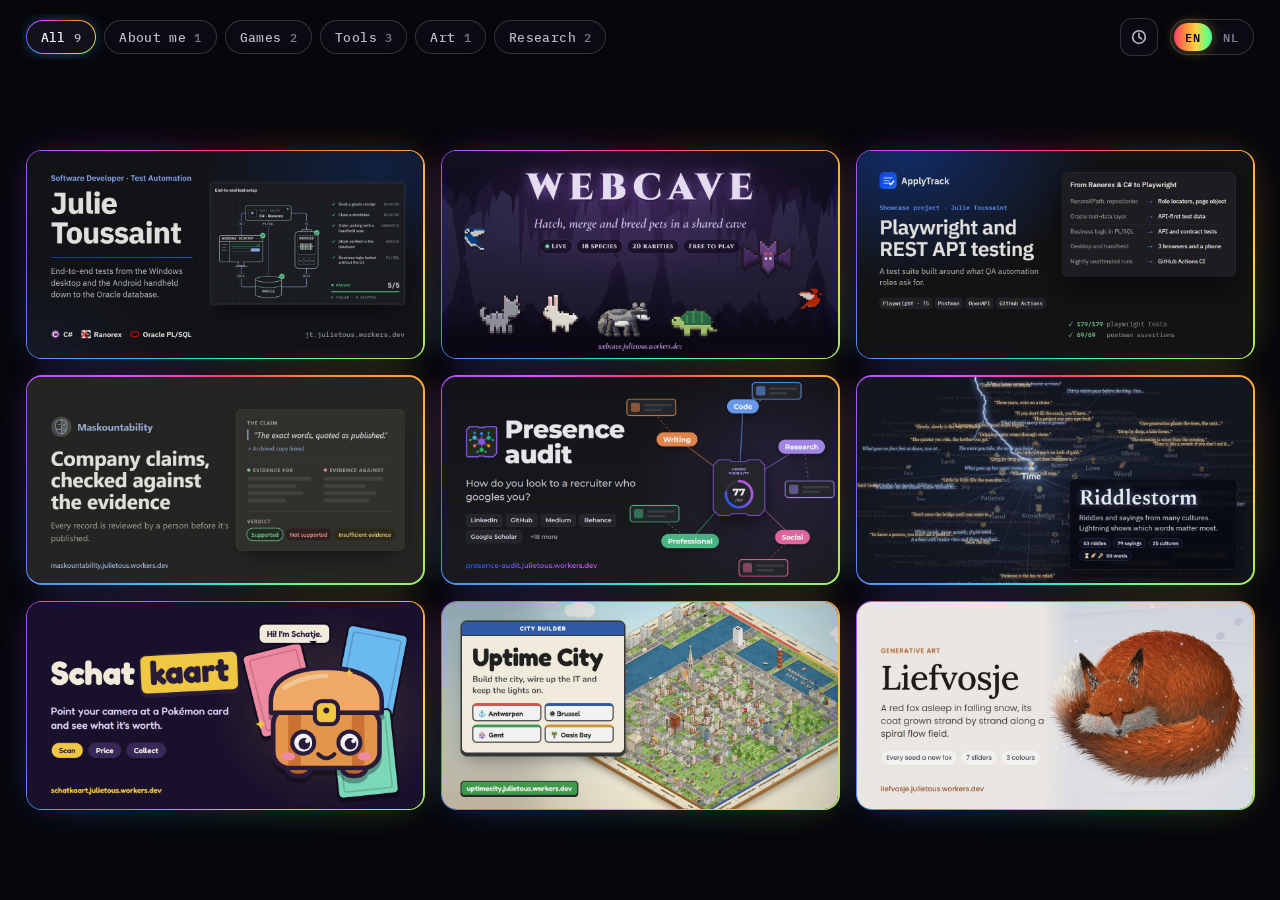
==== site/index.html @ fcf88da5 "Riddlestorm v3 with tests; banner: 7 apps with automated tests" ====
<!doctype html>
<html lang="en">
<head>
  <meta charset="utf-8">
  <meta name="viewport" content="width=device-width, initial-scale=1, viewport-fit=cover">
  <meta name="theme-color" content="#06060b">
  <meta name="google-site-verification" content="lThorNYCocqBo_amd4jxROF6rq3bt0yQuDfH-CcMO04" />
  <title>Web apps · Julie Toussaint</title>
  <meta name="description" content="All of Julie Toussaint's web apps in one place. Pick one and open it right in your browser.">
  <meta property="og:title" content="Web apps · Julie Toussaint">
  <meta property="og:description" content="All my web apps in one place. Pick one and open it right in your browser.">
  <meta property="og:type" content="website">
  <meta property="og:url" content="https://apps.julietous.workers.dev/">
  <meta property="og:image" content="https://apps.julietous.workers.dev/img/og-20261117e.jpg">
  <meta property="og:image:secure_url" content="https://apps.julietous.workers.dev/img/og-20261117e.jpg">
  <meta property="og:image:type" content="image/jpeg">
  <meta property="og:image:width" content="1200">
  <meta property="og:image:height" content="630">
  <meta property="og:image:alt" content="Web apps by Julie Toussaint: nine apps in one place">
  <meta name="twitter:card" content="summary_large_image">
  <meta name="twitter:image" content="https://apps.julietous.workers.dev/img/og-20261117e.jpg">
  <link rel="icon" href="data:image/svg+xml,<svg xmlns='http://www.w3.org/2000/svg' viewBox='0 0 32 32'><defs><linearGradient id='g' x1='0' y1='0' x2='1' y2='1'><stop offset='0' stop-color='%23ff3d6e'/><stop offset='.35' stop-color='%23ffd23d'/><stop offset='.65' stop-color='%2333f0a0'/><stop offset='1' stop-color='%237a5cff'/></linearGradient></defs><rect width='32' height='32' rx='9' fill='%2306060b'/><g fill='url(%23g)'><rect x='7' y='7' width='8' height='8' rx='2'/><rect x='17' y='7' width='8' height='8' rx='2'/><rect x='7' y='17' width='8' height='8' rx='2'/><rect x='17' y='17' width='8' height='8' rx='2'/></g></svg>">
  <link rel="preconnect" href="https://fonts.googleapis.com">
  <link rel="preconnect" href="https://fonts.gstatic.com" crossorigin>
  <link href="https://fonts.googleapis.com/css2?family=IBM+Plex+Sans:wght@400;500;600;700&family=IBM+Plex+Mono:wght@400;500;600&display=swap" rel="stylesheet">
  <link rel="stylesheet" href="style.css?v=20261117-13">
</head>
<body>
  <div class="bg" aria-hidden="true"><i></i><i></i><i></i></div>

  <h1 class="sr" data-i18n="title">Pick an app</h1>

  <main class="wrap main">
    <div class="controls">
      <div id="cats" class="cats" role="tablist" data-i18n-label="category" aria-label="Category"></div>
      <button type="button" class="iconbtn" id="sort" data-sort="updated" data-i18n-label="sortUpdated" aria-label="Recently updated">
        <svg class="ic ic--clock" viewBox="0 0 20 20" aria-hidden="true"><circle cx="10" cy="10" r="7"/><path d="M10 6v4.2l2.8 1.8"/></svg>
        <svg class="ic ic--az" viewBox="0 0 20 20" aria-hidden="true"><path d="M3 15 6 5l3 10M4 12h4M12 5h5l-5 10h5"/></svg>
      </button>
      <div class="lang" role="group" aria-label="Language">
        <button type="button" data-lang="en" lang="en">EN</button>
        <button type="button" data-lang="nl" lang="nl">NL</button>
      </div>
    </div>

    <section class="stage" id="stage" aria-live="polite">
      <div id="grid" class="grid" role="list"></div>
      <div id="empty" class="empty" hidden>
        <svg class="ic" viewBox="0 0 20 20" aria-hidden="true"><circle cx="8.5" cy="8.5" r="5.5"/><path d="m13 13 4 4M6.5 8.5h4"/></svg>
        <button type="button" class="chip" id="reset" data-i18n="emptyAll">Show all</button>
      </div>
    </section>

    <div class="bar">
      <p id="count" class="count"></p>
      <nav class="pager" id="pager" data-i18n-label="pages" aria-label="Pages">
        <button type="button" class="iconbtn" id="prev" data-i18n-label="prev" aria-label="Previous page">
          <svg class="ic" viewBox="0 0 20 20" aria-hidden="true"><path d="M12.5 4.5 7 10l5.5 5.5"/></svg>
        </button>
        <div class="pager__dots" id="dots"></div>
        <button type="button" class="iconbtn" id="next" data-i18n-label="next" aria-label="Next page">
          <svg class="ic" viewBox="0 0 20 20" aria-hidden="true"><path d="M7.5 4.5 13 10l-5.5 5.5"/></svg>
        </button>
      </nav>
      <span></span>
    </div>
  </main>

  <dialog id="dlg" class="dlg ring" aria-labelledby="dlg-title">
    <div class="dlg__in">
      <div class="dlg__media"><img id="dlg-img" alt=""></div>
      <div class="dlg__body">
        <p id="dlg-meta" class="meta"></p>
        <h2 id="dlg-title"></h2>
        <p id="dlg-summary" class="dlg__summary"></p>
        <ul id="dlg-tags" class="tags"></ul>
        <div class="dlg__actions">
          <a id="dlg-open" class="btn" href="#" target="_blank" rel="noopener">Open</a>
          <button type="button" class="iconbtn" id="dlg-close" data-i18n-label="close" aria-label="Close">
            <svg class="ic" viewBox="0 0 20 20" aria-hidden="true"><path d="m5 5 10 10M15 5 5 15"/></svg>
          </button>
        </div>
      </div>
    </div>
  </dialog>

  <script src="app.js?v=20261117-13" defer></script>
</body>
</html>
---- site/style.css ----
/* Web apps portal · rainbow, glowing, high-tech.
   Always dark. Every card has a rotating conic rainbow border plus a soft glow of the same gradient behind it.
   The page always fits one screen: the grid takes the space left over and pages instead of scrolling. */

@property --a { syntax: "<angle>"; inherits: false; initial-value: 0deg; }

:root {
  --bg: #06060b;
  --panel: #0d0d16;
  --panel-2: #14141f;
  --ink: #f2f2f7;
  --ink-2: #b9b9cc;
  --ink-3: #7c7c93;
  --line: rgba(255, 255, 255, .08);
  --line-2: rgba(255, 255, 255, .16);
  --rainbow: #ff3d6e, #ff8a3d, #ffd23d, #6dff7a, #33f0d0, #3db4ff, #7a5cff, #e04dff, #ff3d6e;
  --rainbow-lin: linear-gradient(90deg, #ff3d6e, #ff8a3d, #ffd23d, #6dff7a, #33f0d0, #3db4ff, #7a5cff, #e04dff);
  --spin: 7s;
  --font-sans: "IBM Plex Sans", ui-sans-serif, system-ui, -apple-system, "Segoe UI", Roboto, Arial, sans-serif;
  --font-mono: "IBM Plex Mono", ui-monospace, Consolas, monospace;
  --maxw: 2400px;
  --gap: 16px;
  color-scheme: dark;
}

*, *::before, *::after { box-sizing: border-box; }
html { -webkit-text-size-adjust: 100%; height: 100%; background: var(--bg); }
body {
  margin: 0; height: 100vh; height: 100dvh; overflow: hidden;
  display: flex; flex-direction: column;
  background: var(--bg); color: var(--ink);
  font: 400 1rem/1.5 var(--font-sans);
}
h1, h2 { margin: 0; letter-spacing: -.02em; line-height: 1.1; font-weight: 600; }
a { color: inherit; }
img { display: block; max-width: 100%; }
.sr { position: absolute; width: 1px; height: 1px; overflow: hidden; clip: rect(0 0 0 0); white-space: nowrap; }
:focus-visible { outline: 2px solid #3db4ff; outline-offset: 3px; }
.ic { width: 18px; height: 18px; fill: none; stroke: currentColor; stroke-width: 1.8; stroke-linecap: round; stroke-linejoin: round; }

@keyframes spin { to { --a: 360deg; } }
@keyframes drift {
  0%, 100% { transform: translate(0, 0) scale(1); }
  50% { transform: translate(6vw, -4vh) scale(1.15); }
}
@keyframes hue { to { filter: hue-rotate(360deg); } }

/* ---------- Background: tech grid + slow rainbow aurora ---------- */
.bg { position: fixed; inset: 0; z-index: -1; overflow: hidden; pointer-events: none; }
.bg::before {
  content: ""; position: absolute; inset: 0;
  background-image:
    linear-gradient(var(--line) 1px, transparent 1px),
    linear-gradient(90deg, var(--line) 1px, transparent 1px);
  background-size: 44px 44px;
  mask-image: radial-gradient(ellipse 80% 70% at 50% 40%, #000 30%, transparent 85%);
  opacity: .55;
}
.bg i { position: absolute; width: 46vmax; height: 46vmax; border-radius: 50%; filter: blur(90px); opacity: .22; animation: drift 22s ease-in-out infinite; }
.bg i:nth-child(1) { left: -12vmax; top: -18vmax; background: #ff3d6e; }
.bg i:nth-child(2) { right: -14vmax; top: 10vh; background: #3db4ff; animation-delay: -8s; }
.bg i:nth-child(3) { left: 25vw; bottom: -28vmax; background: #6dff7a; animation-delay: -15s; opacity: .14; }

.wrap { width: 100%; max-width: var(--maxw); margin-inline: auto; padding-inline: max(14px, min(2vw, 28px)); }

/* ---------- Animated rainbow ring, reusable ---------- */
.ring {
  --ring-w: 1.5px;
  border: var(--ring-w) solid transparent;
  background:
    linear-gradient(var(--ring-bg, var(--panel)), var(--ring-bg, var(--panel))) padding-box,
    conic-gradient(from var(--a), var(--rainbow)) border-box;
  animation: spin var(--spin) linear infinite;
}

/* ---------- Header: brand · search · language · portfolio ---------- */
.top {
  flex: none; display: flex; align-items: center; gap: 16px; height: 68px;
  padding-top: env(safe-area-inset-top);
}
.brand { display: flex; align-items: center; gap: 10px; text-decoration: none; flex: none; }
.brand__mark { display: grid; grid-template-columns: repeat(2, 9px); gap: 3px; filter: drop-shadow(0 0 8px rgba(255, 61, 110, .6)); animation: hue 8s linear infinite; }
.brand__mark i { width: 9px; height: 9px; border-radius: 2.5px; }
.brand__mark i:nth-child(1) { background: #ff3d6e; }
.brand__mark i:nth-child(2) { background: #ffd23d; }
.brand__mark i:nth-child(3) { background: #33f0d0; }
.brand__mark i:nth-child(4) { background: #7a5cff; }
.brand__txt { font: 600 1.0625rem var(--font-mono); letter-spacing: .02em; }

.search { position: relative; display: block; flex: 1 1 auto; max-width: 440px; margin-inline: auto; border-radius: 999px; --ring-bg: rgba(13, 13, 22, .85); --spin: 10s; }
.search:not(:focus-within) { background:
    linear-gradient(var(--ring-bg), var(--ring-bg)) padding-box,
    linear-gradient(var(--line-2), var(--line-2)) border-box; }
.search input {
  width: 100%; height: 42px; padding: 0 40px 0 42px; border: 0; border-radius: 999px;
  background: transparent; color: var(--ink); font: 400 .9375rem var(--font-mono); letter-spacing: .01em;
}
.search input::placeholder { color: var(--ink-3); }
.search input:focus { outline: none; }
.search:focus-within { box-shadow: 0 0 24px -4px rgba(61, 180, 255, .45), 0 0 40px -10px rgba(255, 61, 110, .4); }
.search input::-webkit-search-cancel-button { display: none; }
.search__ic { position: absolute; left: 15px; top: 50%; translate: 0 -50%; color: var(--ink-3); }
.search__kbd { position: absolute; right: 12px; top: 50%; translate: 0 -50%; padding: 0 6px;
  border: 1px solid var(--line-2); border-radius: 6px; font: 500 .75rem/1.5 var(--font-mono); color: var(--ink-3); }
@media (hover: none) { .search__kbd { display: none; } }

.top__nav { display: flex; align-items: center; gap: 10px; flex: none; }
.lang { flex: none; display: inline-flex; padding: 3px; border: 1px solid var(--line-2); border-radius: 999px; background: rgba(13, 13, 22, .7); }
.lang button {
  height: 28px; min-width: 38px; padding: 0 8px; border: 0; border-radius: 999px; background: none; cursor: pointer;
  color: var(--ink-3); font: 600 .75rem var(--font-mono); letter-spacing: .08em;
}
.lang button:hover { color: var(--ink); }
.lang button[aria-pressed="true"] { background: var(--rainbow-lin); background-size: 200% 100%; color: #08080d; box-shadow: 0 0 14px -2px rgba(255, 210, 61, .55); }

.iconbtn {
  display: inline-grid; place-items: center; flex: none; width: 38px; height: 38px; padding: 0;
  border: 1px solid var(--line-2); border-radius: 12px; background: rgba(13, 13, 22, .7); color: var(--ink-2);
  cursor: pointer; text-decoration: none; transition: color .15s, border-color .15s, box-shadow .15s;
}
.iconbtn:hover:not(:disabled) { color: var(--ink); border-color: rgba(255, 255, 255, .35); box-shadow: 0 0 18px -4px rgba(122, 92, 255, .7); }
.iconbtn:disabled { opacity: .3; cursor: default; }

/* ---------- Main column ---------- */
.main { flex: 1; min-height: 0; display: flex; flex-direction: column; gap: 16px;
  padding-top: max(18px, env(safe-area-inset-top)); padding-bottom: max(12px, env(safe-area-inset-bottom)); }

.controls { flex: none; display: flex; align-items: center; gap: 12px; }
.cats { display: flex; gap: 8px; flex: 1 1 0; min-width: 0; overflow-x: auto; scrollbar-width: none; padding: 6px 4px; margin: -6px -4px; }
.cats::-webkit-scrollbar { display: none; }
.chip {
  flex: none; display: inline-flex; align-items: center; gap: 8px; height: 34px; padding: 0 14px;
  border: 1px solid var(--line-2); border-radius: 999px; background: rgba(13, 13, 22, .7); color: var(--ink-2);
  font: 500 .8125rem var(--font-mono); letter-spacing: .03em; cursor: pointer; transition: color .15s, border-color .15s;
}
.chip:hover { color: var(--ink); border-color: rgba(255, 255, 255, .35); }
.chip__n { color: var(--ink-3); font-size: .75rem; }
.chip[aria-selected="true"] {
  border: 1.5px solid transparent; color: var(--ink); --ring-bg: #11111c;
  background: linear-gradient(var(--ring-bg), var(--ring-bg)) padding-box, conic-gradient(from var(--a), var(--rainbow)) border-box;
  animation: spin var(--spin) linear infinite; animation-delay: var(--delay, 0s); box-shadow: 0 0 18px -6px rgba(61, 180, 255, .8);
}
.chip[aria-selected="true"] .chip__n { color: var(--ink-2); }
#sort .ic--az, #sort[data-sort="name"] .ic--clock { display: none; }
#sort[data-sort="name"] .ic--az { display: block; }

/* ---------- Stage + grid ---------- */
.stage { position: relative; flex: 1; min-height: 0; touch-action: pan-y; }
.grid { height: 100%; display: flex; flex-direction: column; align-items: center; justify-content: center; gap: var(--gap); }
.row { display: flex; justify-content: center; gap: var(--gap); }
.large .card__title { font-size: 1.375rem; }

/* Card: a rotating rainbow border plus a soft rainbow glow behind it.
   Both are a pre-drawn conic gradient that is only *rotated* (transform runs on the GPU),
   so seven animated cards stay cheap to draw. */
@keyframes rot { to { transform: translate(-50%, -50%) rotate(1turn); } }
/* exact banner shape: as large as the cell allows */
.card { position: relative; width: var(--cw, 300px); aspect-ratio: 1200 / 630; border-radius: 16px; isolation: isolate; }
.card__ring, .card__glow { position: absolute; border-radius: 16px; overflow: hidden; pointer-events: none; }
.card__ring { inset: 0; z-index: 0; }
.card__glow { inset: 8px; z-index: -1; filter: blur(20px); opacity: .32; transition: opacity .3s, inset .3s; }
.card__ring i, .card__glow i {
  position: absolute; left: 50%; top: 50%; width: 220%; aspect-ratio: 1;
  background: conic-gradient(var(--rainbow));
  transform: translate(-50%, -50%); will-change: transform;
}
.card__ring i { animation: rot var(--spin) linear infinite; animation-delay: var(--delay, 0s); }
.card:hover .card__glow, .card:focus-within .card__glow { opacity: .8; inset: -3px; }
.card__glow i { animation: rot var(--spin) linear infinite; animation-delay: var(--delay, 0s); }

.card__media { position: absolute; inset: 1.5px; z-index: 1; border-radius: 14.5px; overflow: hidden; background: var(--panel-2); }
.card__media img { width: 100%; height: 100%; object-fit: cover; transition: filter .3s; filter: saturate(.95) brightness(.95); }
.card:hover .card__media img { filter: saturate(1.1) brightness(1.05); }
.card__ph { display: grid; place-items: center; width: 100%; height: 100%; font-size: 3rem;
  background: conic-gradient(from 200deg, #ff3d6e33, #ffd23d33, #33f0d033, #7a5cff33, #ff3d6e33); }
/* scanline sweep on hover: the "high tech" pass of light */
.card__media::after {
  content: ""; position: absolute; inset: 0; pointer-events: none;
  background: linear-gradient(180deg, transparent 0 40%, rgba(255, 255, 255, .10) 50%, transparent 60% 100%);
  transform: translateY(-100%); opacity: 0;
}
.card:hover .card__media::after { animation: sweep 1.1s cubic-bezier(.3, .6, .3, 1); }
@keyframes sweep { from { transform: translateY(-100%); opacity: 1; } to { transform: translateY(100%); opacity: 1; } }

/* label bar: only on hover/focus, so the banner itself stays fully visible */
.card__bar {
  position: absolute; left: 1.5px; right: 1.5px; bottom: 1.5px; z-index: 2; display: flex; align-items: center; gap: 10px;
  padding: 26px 14px 10px; border-radius: 0 0 14.5px 14.5px;
  background: linear-gradient(180deg, transparent, rgba(6, 6, 11, .8) 50%, rgba(6, 6, 11, .92));
  opacity: 0; transition: opacity .2s;
}
.card:hover .card__bar, .card:focus-within .card__bar { opacity: 1; }
@media (hover: none) { .card__bar { opacity: 0; } }
.card__title { flex: 1; min-width: 0; display: flex; align-items: center; gap: 8px; font-size: 1.0625rem; }
.card__title button { all: unset; cursor: pointer; overflow: hidden; text-overflow: ellipsis; white-space: nowrap; font-weight: 600; }
.card { cursor: pointer; } /* whole card opens the details (click handler in app.js) */
.card__title button:focus-visible { outline: none; }
.dot-new { flex: none; width: 7px; height: 7px; border-radius: 50%; background: #6dff7a; box-shadow: 0 0 10px 2px rgba(109, 255, 122, .7); }
.tag { flex: none; padding: 2px 7px; border: 1px solid var(--line-2); border-radius: 6px; font: 500 .75rem var(--font-mono); color: var(--ink-2); background: rgba(6, 6, 11, .5); }
.small .tag, .small .dot-new { display: none; }
.small .card__bar { gap: 8px; padding: 24px 8px 8px 10px; }
.small .card__title { font-size: .9375rem; line-height: 1.15; }
.small .card__title button { white-space: normal; display: -webkit-box; -webkit-box-orient: vertical; -webkit-line-clamp: 2; line-clamp: 2; }

.meta { margin: 0; color: var(--ink-3); font: 500 .8125rem var(--font-mono); letter-spacing: .02em; }
.tags { display: flex; flex-wrap: wrap; gap: 6px; list-style: none; margin: 0; padding: 0; }
.tags li { padding: 2px 9px; border: 1px solid var(--line-2); border-radius: 999px; font: 500 .75rem var(--font-mono); color: var(--ink-2); }

.empty { position: absolute; inset: 0; display: grid; place-content: center; justify-items: center; gap: 14px; color: var(--ink-3); }
.empty[hidden] { display: none; }
.empty > .ic { width: 40px; height: 40px; stroke-width: 1.4; }

/* ---------- Bottom bar ---------- */
.main:not(.main--paged) .bar { display: none; }
.bar { flex: none; display: grid; grid-template-columns: 1fr auto 1fr; align-items: center; gap: 12px; min-height: 38px; }
.count { margin: 0; font: 500 .8125rem var(--font-mono); color: var(--ink-3); letter-spacing: .06em; }
.pager { display: flex; align-items: center; gap: 10px; }
.pager[hidden] { display: none; }
.pager__dots { display: flex; align-items: center; gap: 2px; }
.pager__dot { width: 22px; height: 22px; display: grid; place-items: center; border: 0; background: none; padding: 0; cursor: pointer; }
.pager__dot::before { content: ""; width: 7px; height: 7px; border-radius: 4px; background: var(--line-2); transition: width .25s; }
.pager__dot[aria-current="page"]::before { width: 22px; background: var(--rainbow-lin); box-shadow: 0 0 10px rgba(122, 92, 255, .8); }
.pager__num { min-width: 5ch; text-align: center; font: 500 .8125rem var(--font-mono); color: var(--ink-2); }

/* ---------- Detail dialog ---------- */
.dlg {
  width: min(680px, calc(100% - 32px)); max-height: calc(100dvh - 32px); padding: 0; overflow: visible;
  border-radius: 20px; color: var(--ink); --ring-w: 1.5px; --ring-bg: var(--panel); animation-delay: var(--delay, 0s);
  box-shadow: 0 0 60px -10px rgba(122, 92, 255, .55), 0 0 90px -30px rgba(255, 61, 110, .6);
}
.dlg[open] { display: block; }
.dlg::backdrop { background: rgba(4, 4, 8, .7); backdrop-filter: blur(6px); }
.dlg__in { display: flex; flex-direction: column; max-height: calc(100dvh - 36px); border-radius: 18.5px; overflow: hidden; }
.dlg__media { flex: 0 1 auto; min-height: 0; aspect-ratio: 1200 / 630; max-height: 44dvh; background: var(--panel-2); overflow: hidden; }
.dlg__media img { width: 100%; height: 100%; object-fit: cover; }
.dlg__body { flex: none; display: grid; gap: 12px; padding: 18px 22px 22px; }
.dlg h2 { font-size: clamp(1.5rem, 1.1rem + 1.6vw, 2rem); }
.dlg__summary { margin: 0; color: var(--ink-2); }
.dlg__actions { display: flex; align-items: center; gap: 10px; margin-top: 4px; }
/* Open button: the app's own colour (from apps.json), glowing, with a light sweep on hover */
.btn {
  --app: #3db4ff;
  position: relative; overflow: hidden; isolation: isolate;
  flex: 1; display: inline-flex; align-items: center; justify-content: center; gap: 8px; height: 46px; padding: 0 22px;
  border: 1px solid color-mix(in srgb, var(--app) 60%, #fff); border-radius: 14px;
  color: #fff; font: 600 1rem var(--font-sans); text-decoration: none; cursor: pointer; text-shadow: 0 1px 2px rgba(0, 0, 0, .35);
  background: linear-gradient(135deg, color-mix(in srgb, var(--app) 70%, #fff), var(--app) 45%, color-mix(in srgb, var(--app) 70%, #000));
  box-shadow: 0 0 26px -6px var(--app), inset 0 1px 0 rgba(255, 255, 255, .25);
  transition: box-shadow .2s, filter .2s;
}
.btn::after {
  content: ""; position: absolute; inset: 0; z-index: -1; pointer-events: none;
  background: linear-gradient(100deg, transparent 30%, rgba(255, 255, 255, .35) 50%, transparent 70%);
  transform: translateX(-120%);
}
.btn:hover { filter: brightness(1.08); box-shadow: 0 0 36px -4px var(--app), inset 0 1px 0 rgba(255, 255, 255, .3); }
.btn:hover::after { animation: shine .9s ease-out; }
@keyframes shine { to { transform: translateX(120%); } }
.dlg__actions .iconbtn { width: 46px; height: 46px; border-radius: 14px; }
@media (max-height: 560px) { .dlg__media, .dlg .tags { display: none; } }

/* ---------- Narrow / short screens ---------- */
@media (max-width: 640px) {
  .bar { grid-template-columns: 1fr auto; }
  .bar > span { display: none; }
}

@media (prefers-reduced-motion: reduce) {
  *, *::before, *::after { animation: none !important; transition: none !important; }
}
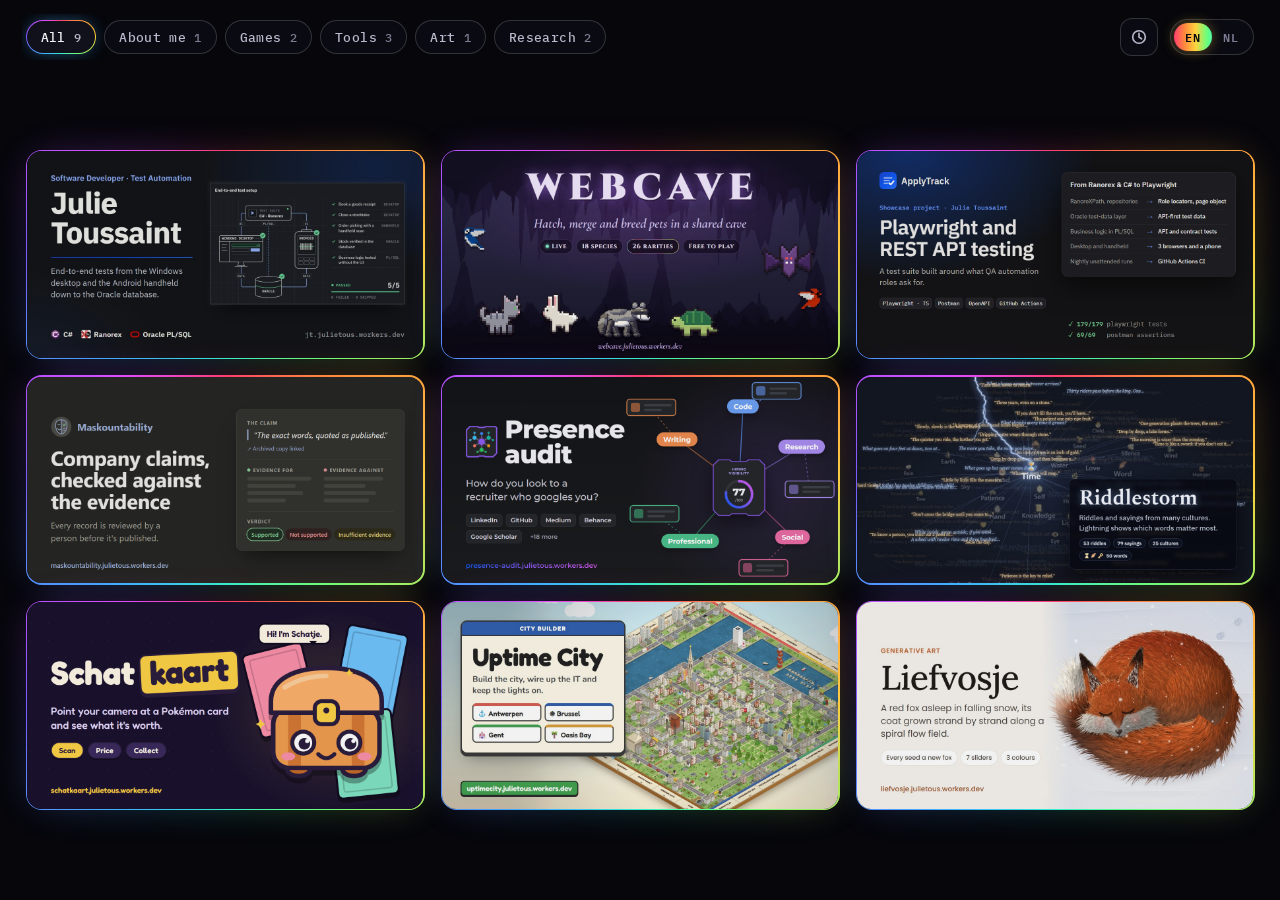
==== commit bc8c47c0: "Webcave v13; refined banner with bigger app thumbnails (og-20261117f.jpg)" ====
--- a/site/index.html
+++ b/site/index.html
@@ -11,19 +11,19 @@
   <meta property="og:description" content="All my web apps in one place. Pick one and open it right in your browser.">
   <meta property="og:type" content="website">
   <meta property="og:url" content="https://apps.julietous.workers.dev/">
-  <meta property="og:image" content="https://apps.julietous.workers.dev/img/og-20261117e.jpg">
-  <meta property="og:image:secure_url" content="https://apps.julietous.workers.dev/img/og-20261117e.jpg">
+  <meta property="og:image" content="https://apps.julietous.workers.dev/img/og-20261117f.jpg">
+  <meta property="og:image:secure_url" content="https://apps.julietous.workers.dev/img/og-20261117f.jpg">
   <meta property="og:image:type" content="image/jpeg">
   <meta property="og:image:width" content="1200">
   <meta property="og:image:height" content="630">
   <meta property="og:image:alt" content="Web apps by Julie Toussaint: nine apps in one place">
   <meta name="twitter:card" content="summary_large_image">
-  <meta name="twitter:image" content="https://apps.julietous.workers.dev/img/og-20261117e.jpg">
+  <meta name="twitter:image" content="https://apps.julietous.workers.dev/img/og-20261117f.jpg">
   <link rel="icon" href="data:image/svg+xml,<svg xmlns='http://www.w3.org/2000/svg' viewBox='0 0 32 32'><defs><linearGradient id='g' x1='0' y1='0' x2='1' y2='1'><stop offset='0' stop-color='%23ff3d6e'/><stop offset='.35' stop-color='%23ffd23d'/><stop offset='.65' stop-color='%2333f0a0'/><stop offset='1' stop-color='%237a5cff'/></linearGradient></defs><rect width='32' height='32' rx='9' fill='%2306060b'/><g fill='url(%23g)'><rect x='7' y='7' width='8' height='8' rx='2'/><rect x='17' y='7' width='8' height='8' rx='2'/><rect x='7' y='17' width='8' height='8' rx='2'/><rect x='17' y='17' width='8' height='8' rx='2'/></g></svg>">
   <link rel="preconnect" href="https://fonts.googleapis.com">
   <link rel="preconnect" href="https://fonts.gstatic.com" crossorigin>
   <link href="https://fonts.googleapis.com/css2?family=IBM+Plex+Sans:wght@400;500;600;700&family=IBM+Plex+Mono:wght@400;500;600&display=swap" rel="stylesheet">
-  <link rel="stylesheet" href="style.css?v=20261117-13">
+  <link rel="stylesheet" href="style.css?v=20261117-14">
 </head>
 <body>
   <div class="bg" aria-hidden="true"><i></i><i></i><i></i></div>
@@ -84,6 +84,6 @@
     </div>
   </dialog>
 
-  <script src="app.js?v=20261117-13" defer></script>
+  <script src="app.js?v=20261117-14" defer></script>
 </body>
 </html>
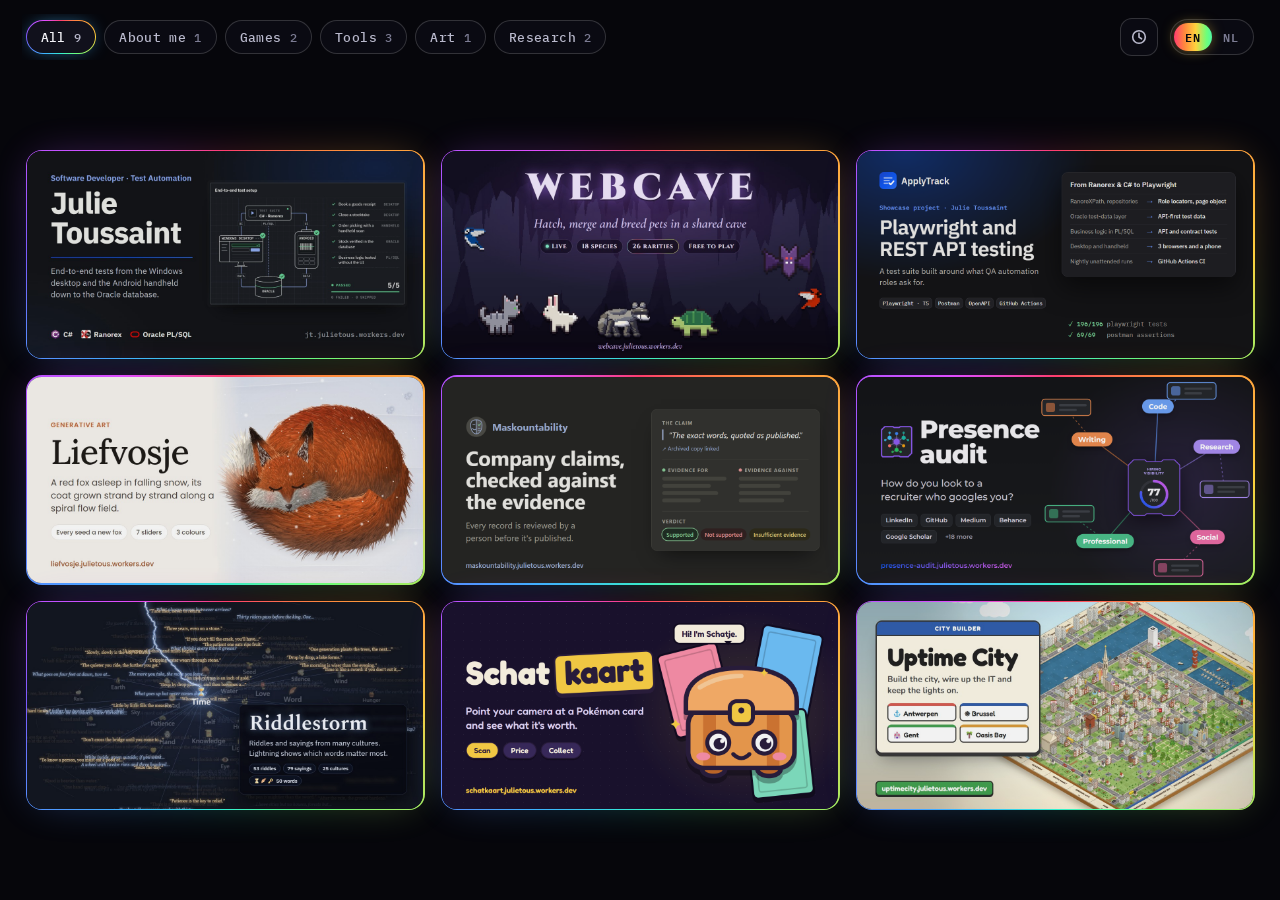
==== commit c28ea806: "Refined release of every app (23 Nov 2026); banner: 8 apps with automated tests (og-20261123.jpg)" ====
--- a/site/index.html
+++ b/site/index.html
@@ -11,19 +11,19 @@
   <meta property="og:description" content="All my web apps in one place. Pick one and open it right in your browser.">
   <meta property="og:type" content="website">
   <meta property="og:url" content="https://apps.julietous.workers.dev/">
-  <meta property="og:image" content="https://apps.julietous.workers.dev/img/og-20261117f.jpg">
-  <meta property="og:image:secure_url" content="https://apps.julietous.workers.dev/img/og-20261117f.jpg">
+  <meta property="og:image" content="https://apps.julietous.workers.dev/img/og-20261123.jpg">
+  <meta property="og:image:secure_url" content="https://apps.julietous.workers.dev/img/og-20261123.jpg">
   <meta property="og:image:type" content="image/jpeg">
   <meta property="og:image:width" content="1200">
   <meta property="og:image:height" content="630">
   <meta property="og:image:alt" content="Web apps by Julie Toussaint: nine apps in one place">
   <meta name="twitter:card" content="summary_large_image">
-  <meta name="twitter:image" content="https://apps.julietous.workers.dev/img/og-20261117f.jpg">
+  <meta name="twitter:image" content="https://apps.julietous.workers.dev/img/og-20261123.jpg">
   <link rel="icon" href="data:image/svg+xml,<svg xmlns='http://www.w3.org/2000/svg' viewBox='0 0 32 32'><defs><linearGradient id='g' x1='0' y1='0' x2='1' y2='1'><stop offset='0' stop-color='%23ff3d6e'/><stop offset='.35' stop-color='%23ffd23d'/><stop offset='.65' stop-color='%2333f0a0'/><stop offset='1' stop-color='%237a5cff'/></linearGradient></defs><rect width='32' height='32' rx='9' fill='%2306060b'/><g fill='url(%23g)'><rect x='7' y='7' width='8' height='8' rx='2'/><rect x='17' y='7' width='8' height='8' rx='2'/><rect x='7' y='17' width='8' height='8' rx='2'/><rect x='17' y='17' width='8' height='8' rx='2'/></g></svg>">
   <link rel="preconnect" href="https://fonts.googleapis.com">
   <link rel="preconnect" href="https://fonts.gstatic.com" crossorigin>
   <link href="https://fonts.googleapis.com/css2?family=IBM+Plex+Sans:wght@400;500;600;700&family=IBM+Plex+Mono:wght@400;500;600&display=swap" rel="stylesheet">
-  <link rel="stylesheet" href="style.css?v=20261117-14">
+  <link rel="stylesheet" href="style.css?v=20261123-1">
 </head>
 <body>
   <div class="bg" aria-hidden="true"><i></i><i></i><i></i></div>
@@ -84,6 +84,6 @@
     </div>
   </dialog>
 
-  <script src="app.js?v=20261117-14" defer></script>
+  <script src="app.js?v=20261123-1" defer></script>
 </body>
 </html>
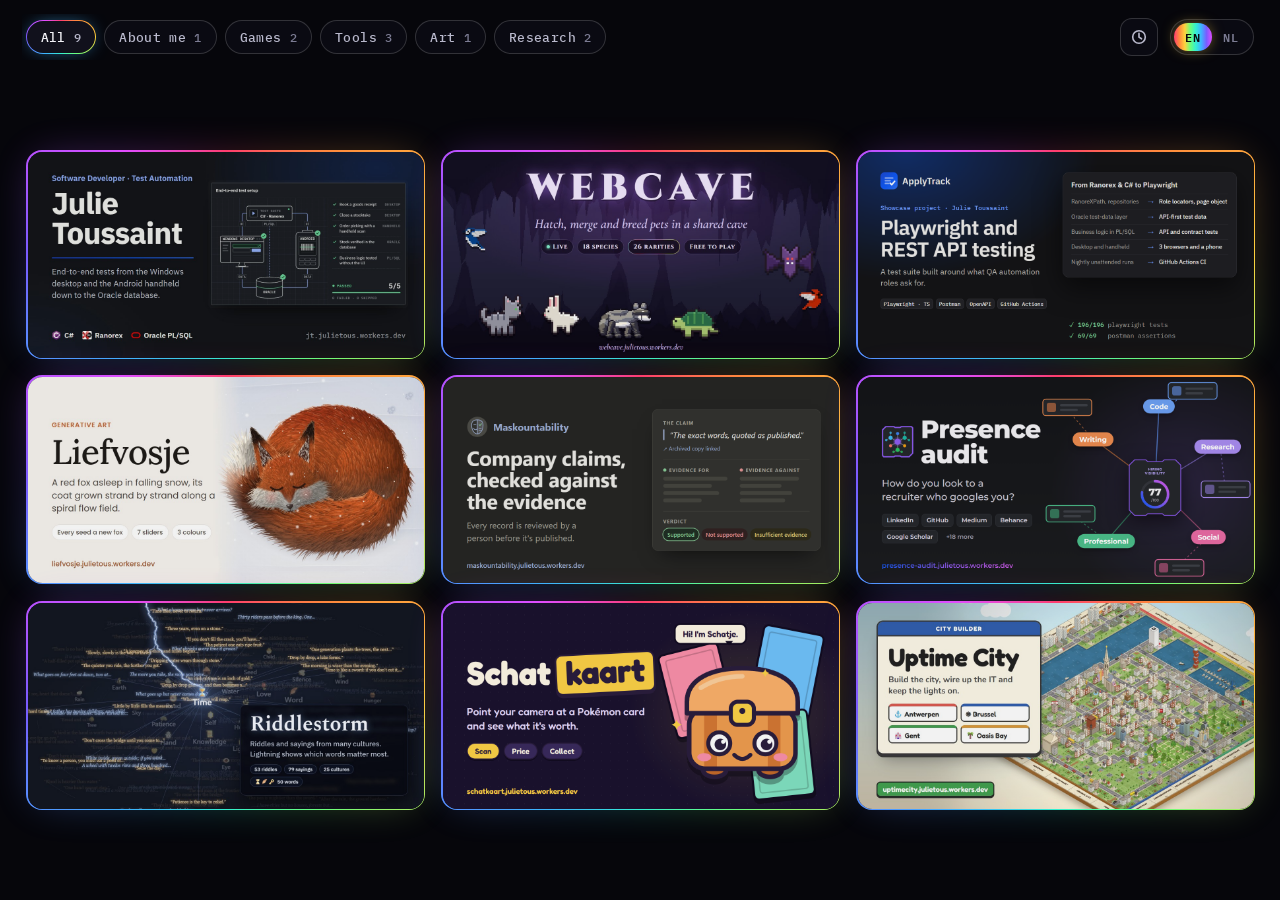
==== commit 5549cbb5: "Portal motion: scan-line boot, FLIP sort/filter, directional paging, card-to-dialog morph, tilt and " ====
--- a/site/index.html
+++ b/site/index.html
@@ -23,10 +23,11 @@
   <link rel="preconnect" href="https://fonts.googleapis.com">
   <link rel="preconnect" href="https://fonts.gstatic.com" crossorigin>
   <link href="https://fonts.googleapis.com/css2?family=IBM+Plex+Sans:wght@400;500;600;700&family=IBM+Plex+Mono:wght@400;500;600&display=swap" rel="stylesheet">
-  <link rel="stylesheet" href="style.css?v=20261123-1">
+  <link rel="stylesheet" href="style.css?v=20261124-1">
 </head>
 <body>
   <div class="bg" aria-hidden="true"><i></i><i></i><i></i></div>
+  <div class="scan" id="scan" aria-hidden="true"></div>
 
   <h1 class="sr" data-i18n="title">Pick an app</h1>
 
@@ -84,6 +85,6 @@
     </div>
   </dialog>
 
-  <script src="app.js?v=20261123-1" defer></script>
+  <script src="app.js?v=20261124-1" defer></script>
 </body>
 </html>
--- a/site/style.css
+++ b/site/style.css
@@ -56,6 +56,15 @@
   mask-image: radial-gradient(ellipse 80% 70% at 50% 40%, #000 30%, transparent 85%);
   opacity: .55;
 }
+/* cursor spotlight: a brighter copy of the grid, only visible in a circle around the pointer (--px/--py set in app.js) */
+.bg::after {
+  content: ""; position: absolute; inset: 0;
+  background-image:
+    linear-gradient(rgba(150, 185, 255, .34) 1px, transparent 1px),
+    linear-gradient(90deg, rgba(150, 185, 255, .34) 1px, transparent 1px);
+  background-size: 44px 44px;
+  mask-image: radial-gradient(260px circle at var(--px, -999px) var(--py, -999px), #000, transparent 72%);
+}
 .bg i { position: absolute; width: 46vmax; height: 46vmax; border-radius: 50%; filter: blur(90px); opacity: .22; animation: drift 22s ease-in-out infinite; }
 .bg i:nth-child(1) { left: -12vmax; top: -18vmax; background: #ff3d6e; }
 .bg i:nth-child(2) { right: -14vmax; top: 10vh; background: #3db4ff; animation-delay: -8s; }
@@ -105,13 +114,20 @@
 @media (hover: none) { .search__kbd { display: none; } }
 
 .top__nav { display: flex; align-items: center; gap: 10px; flex: none; }
-.lang { flex: none; display: inline-flex; padding: 3px; border: 1px solid var(--line-2); border-radius: 999px; background: rgba(13, 13, 22, .7); }
+.lang { position: relative; isolation: isolate; flex: none; display: inline-flex; padding: 3px; border: 1px solid var(--line-2); border-radius: 999px; background: rgba(13, 13, 22, .7); }
 .lang button {
-  height: 28px; min-width: 38px; padding: 0 8px; border: 0; border-radius: 999px; background: none; cursor: pointer;
-  color: var(--ink-3); font: 600 .75rem var(--font-mono); letter-spacing: .08em;
+  height: 28px; width: 38px; padding: 0; border: 0; border-radius: 999px; background: none; cursor: pointer;
+  color: var(--ink-3); font: 600 .75rem var(--font-mono); letter-spacing: .08em; transition: color .25s;
 }
 .lang button:hover { color: var(--ink); }
-.lang button[aria-pressed="true"] { background: var(--rainbow-lin); background-size: 200% 100%; color: #08080d; box-shadow: 0 0 14px -2px rgba(255, 210, 61, .55); }
+.lang button[aria-pressed="true"] { color: #08080d; }
+/* the rainbow pill slides to the chosen language instead of jumping */
+.lang::before {
+  content: ""; position: absolute; z-index: -1; top: 3px; left: 3px; width: 38px; height: 28px; border-radius: 999px;
+  background: var(--rainbow-lin); box-shadow: 0 0 14px -2px rgba(255, 210, 61, .55);
+  transition: translate .4s cubic-bezier(.3, 1.35, .5, 1);
+}
+.lang[data-active="nl"]::before { translate: 38px 0; }
 
 .iconbtn {
   display: inline-grid; place-items: center; flex: none; width: 38px; height: 38px; padding: 0;
@@ -129,7 +145,7 @@
 .cats { display: flex; gap: 8px; flex: 1 1 0; min-width: 0; overflow-x: auto; scrollbar-width: none; padding: 6px 4px; margin: -6px -4px; }
 .cats::-webkit-scrollbar { display: none; }
 .chip {
-  flex: none; display: inline-flex; align-items: center; gap: 8px; height: 34px; padding: 0 14px;
+  position: relative; flex: none; display: inline-flex; align-items: center; gap: 8px; height: 34px; padding: 0 14px;
   border: 1px solid var(--line-2); border-radius: 999px; background: rgba(13, 13, 22, .7); color: var(--ink-2);
   font: 500 .8125rem var(--font-mono); letter-spacing: .03em; cursor: pointer; transition: color .15s, border-color .15s;
 }
@@ -141,6 +157,16 @@
   animation: spin var(--spin) linear infinite; animation-delay: var(--delay, 0s); box-shadow: 0 0 18px -6px rgba(61, 180, 255, .8);
 }
 .chip[aria-selected="true"] .chip__n { color: var(--ink-2); }
+/* lock-on pulse when a category is picked */
+.chip.pick::after {
+  content: ""; position: absolute; inset: -2px; border-radius: inherit; pointer-events: none;
+  box-shadow: 0 0 0 1.5px rgba(122, 92, 255, .85), 0 0 22px rgba(61, 180, 255, .7);
+  animation: pick .6s cubic-bezier(.2, .8, .2, 1) both;
+}
+@keyframes pick { from { opacity: 1; scale: 1; } to { opacity: 0; scale: 1.12 1.35; } }
+/* sort icon spins in when it swaps (display none -> block restarts the animation) */
+#sort .ic { animation: flip-in .45s cubic-bezier(.3, 1.4, .5, 1); }
+@keyframes flip-in { from { rotate: -140deg; scale: .4; opacity: 0; } }
 #sort .ic--az, #sort[data-sort="name"] .ic--clock { display: none; }
 #sort[data-sort="name"] .ic--az { display: block; }
 
@@ -155,7 +181,13 @@
    so seven animated cards stay cheap to draw. */
 @keyframes rot { to { transform: translate(-50%, -50%) rotate(1turn); } }
 /* exact banner shape: as large as the cell allows */
-.card { position: relative; width: var(--cw, 300px); aspect-ratio: 1200 / 630; border-radius: 16px; isolation: isolate; }
+.card {
+  position: relative; width: var(--cw, 300px); aspect-ratio: 1200 / 630; border-radius: 16px; isolation: isolate;
+  /* 3D tilt toward the pointer (--rx/--ry from app.js); entrance and reorder animations use translate/scale, so they never fight it */
+  transform: perspective(1100px) rotateX(var(--rx, 0deg)) rotateY(var(--ry, 0deg));
+  transition: transform .6s cubic-bezier(.2, .8, .2, 1), scale .35s cubic-bezier(.2, .8, .2, 1);
+}
+.card.tilt { transition: transform .12s linear, scale .35s cubic-bezier(.2, .8, .2, 1); scale: 1.018; }
 .card__ring, .card__glow { position: absolute; border-radius: 16px; overflow: hidden; pointer-events: none; }
 .card__ring { inset: 0; z-index: 0; }
 .card__glow { inset: 8px; z-index: -1; filter: blur(20px); opacity: .32; transition: opacity .3s, inset .3s; }
@@ -171,6 +203,12 @@
 .card__media { position: absolute; inset: 1.5px; z-index: 1; border-radius: 14.5px; overflow: hidden; background: var(--panel-2); }
 .card__media img { width: 100%; height: 100%; object-fit: cover; transition: filter .3s; filter: saturate(.95) brightness(.95); }
 .card:hover .card__media img { filter: saturate(1.1) brightness(1.05); }
+/* glare that follows the pointer over the banner */
+.card__media::before {
+  content: ""; position: absolute; inset: 0; z-index: 1; pointer-events: none; opacity: 0; transition: opacity .35s;
+  background: radial-gradient(circle at var(--mx, 50%) var(--my, 50%), rgba(255, 255, 255, .2), rgba(255, 255, 255, .04) 30%, transparent 55%);
+}
+.card.tilt .card__media::before { opacity: 1; }
 .card__ph { display: grid; place-items: center; width: 100%; height: 100%; font-size: 3rem;
   background: conic-gradient(from 200deg, #ff3d6e33, #ffd23d33, #33f0d033, #7a5cff33, #ff3d6e33); }
 /* scanline sweep on hover: the "high tech" pass of light */
@@ -195,7 +233,9 @@
 .card__title button { all: unset; cursor: pointer; overflow: hidden; text-overflow: ellipsis; white-space: nowrap; font-weight: 600; }
 .card { cursor: pointer; } /* whole card opens the details (click handler in app.js) */
 .card__title button:focus-visible { outline: none; }
-.dot-new { flex: none; width: 7px; height: 7px; border-radius: 50%; background: #6dff7a; box-shadow: 0 0 10px 2px rgba(109, 255, 122, .7); }
+.dot-new { position: relative; flex: none; width: 7px; height: 7px; border-radius: 50%; background: #6dff7a; box-shadow: 0 0 10px 2px rgba(109, 255, 122, .7); }
+.dot-new::after { content: ""; position: absolute; inset: 0; border-radius: 50%; background: inherit; animation: ping 1.8s cubic-bezier(0, 0, .2, 1) infinite; }
+@keyframes ping { 75%, 100% { scale: 2.8; opacity: 0; } }
 .tag { flex: none; padding: 2px 7px; border: 1px solid var(--line-2); border-radius: 6px; font: 500 .75rem var(--font-mono); color: var(--ink-2); background: rgba(6, 6, 11, .5); }
 .small .tag, .small .dot-new { display: none; }
 .small .card__bar { gap: 8px; padding: 24px 8px 8px 10px; }
@@ -255,6 +295,8 @@
 }
 .btn:hover { filter: brightness(1.08); box-shadow: 0 0 36px -4px var(--app), inset 0 1px 0 rgba(255, 255, 255, .3); }
 .btn:hover::after { animation: shine .9s ease-out; }
+.btn .ic { transition: translate .25s cubic-bezier(.3, 1.4, .5, 1); }
+.btn:hover .ic { translate: 3px -3px; }
 @keyframes shine { to { transform: translateX(120%); } }
 .dlg__actions .iconbtn { width: 46px; height: 46px; border-radius: 14px; }
 @media (max-height: 560px) { .dlg__media, .dlg .tags { display: none; } }
@@ -265,6 +307,42 @@
   .bar > span { display: none; }
 }
 
+/* ---------- Motion ----------
+   Load: a rainbow scan line runs down the screen and every card powers on (CRT style) as the line reaches it.
+   Paging: cards leave against the swipe direction and the new page slides in with it.
+   Sort/filter: cards that stay glide to their new spot (FLIP in app.js), new ones power on.
+   Dialog: grows out of the card that was clicked and shrinks back into it. */
+.scan { position: fixed; left: 0; right: 0; top: 0; z-index: 5; height: 2px; pointer-events: none; opacity: 0;
+  background: var(--rainbow-lin); box-shadow: 0 0 16px 2px rgba(122, 92, 255, .75), 0 0 46px 8px rgba(61, 180, 255, .3); }
+.scan::after { content: ""; position: absolute; left: 0; right: 0; bottom: 2px; height: 90px;
+  background: linear-gradient(180deg, transparent, rgba(61, 180, 255, .07)); }
+.scan.go { animation: scan var(--scan, 1.1s) linear both; }
+@keyframes scan {
+  0% { transform: translateY(0); opacity: 0; }
+  6%, 88% { opacity: 1; }
+  100% { transform: translateY(100vh); opacity: 0; }
+}
+
+.card.boot { animation: boot .8s cubic-bezier(.2, .8, .2, 1) var(--d, 0ms) backwards; }
+@keyframes boot {
+  0% { clip-path: inset(49.5% 50% 49.5% 50% round 16px); filter: brightness(3) saturate(0); }
+  30% { clip-path: inset(49.5% 0 49.5% 0 round 16px); filter: brightness(2.4) saturate(.2); }
+  100% { clip-path: inset(-48px round 16px); filter: brightness(1) saturate(1); }
+}
+.card.slide { animation: slide .55s cubic-bezier(.2, .8, .2, 1) var(--d, 0ms) backwards; }
+@keyframes slide { from { translate: var(--dx, 48px) 0; scale: .95; opacity: 0; } }
+
+.dlg.opening::backdrop { animation: backdrop-in .4s ease-out both; }
+.dlg.closing::backdrop { animation: backdrop-in .34s ease-in reverse both; }
+@keyframes backdrop-in { from { background: rgba(4, 4, 8, 0); backdrop-filter: blur(0); } }
+.dlg.opening .dlg__body > * { animation: rise .5s cubic-bezier(.2, .8, .2, 1) backwards; }
+.dlg.opening .dlg__body > :nth-child(1) { animation-delay: .16s; }
+.dlg.opening .dlg__body > :nth-child(2) { animation-delay: .21s; }
+.dlg.opening .dlg__body > :nth-child(3) { animation-delay: .26s; }
+.dlg.opening .dlg__body > :nth-child(4) { animation-delay: .31s; }
+.dlg.opening .dlg__body > :nth-child(5) { animation-delay: .36s; }
+@keyframes rise { from { translate: 0 12px; opacity: 0; } }
+
 @media (prefers-reduced-motion: reduce) {
   *, *::before, *::after { animation: none !important; transition: none !important; }
 }
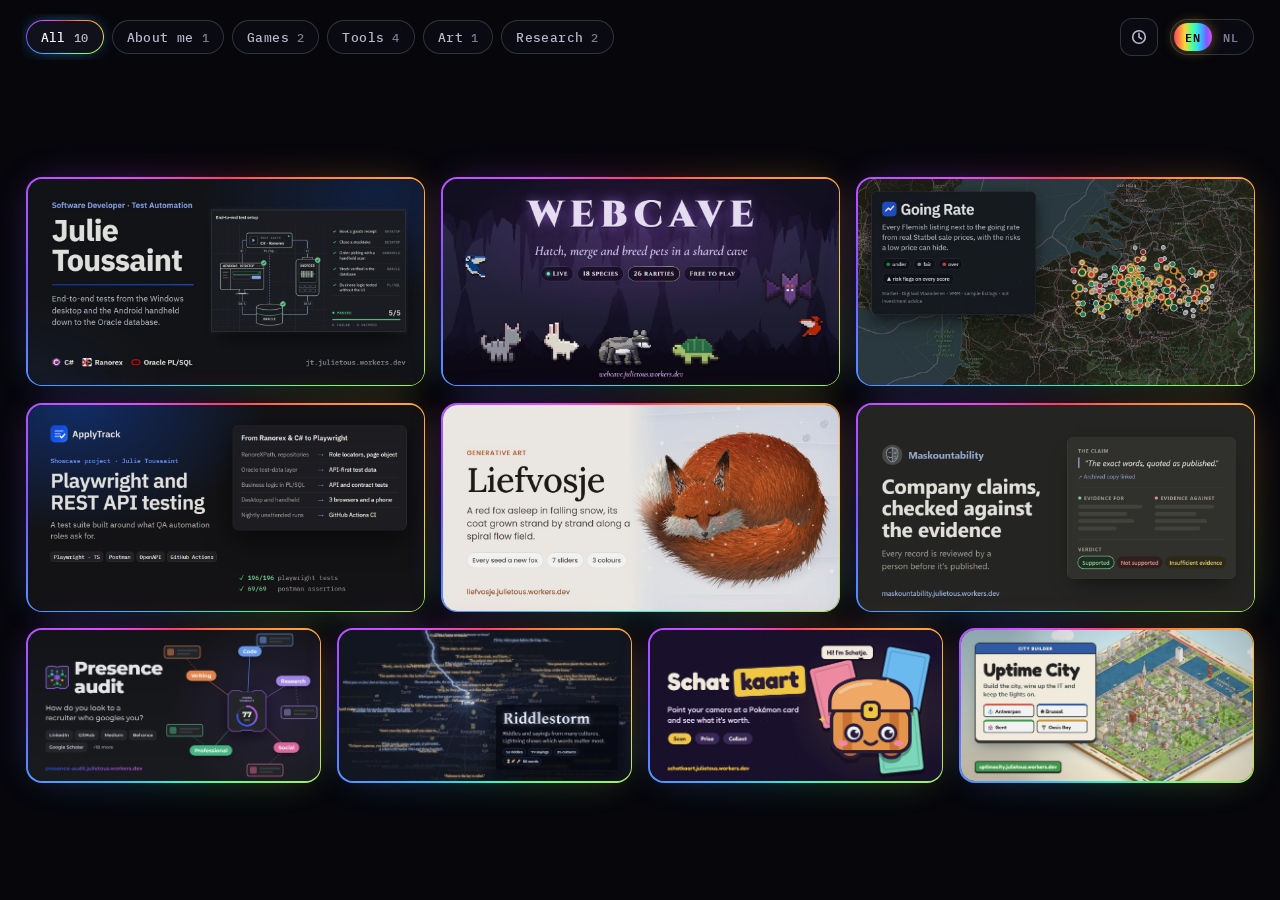
==== commit cc0c16f7: "Add Going Rate v2; share banner for 10 apps" ====
--- a/site/index.html
+++ b/site/index.html
@@ -11,23 +11,22 @@
   <meta property="og:description" content="All my web apps in one place. Pick one and open it right in your browser.">
   <meta property="og:type" content="website">
   <meta property="og:url" content="https://apps.julietous.workers.dev/">
-  <meta property="og:image" content="https://apps.julietous.workers.dev/img/og-20261123.jpg">
-  <meta property="og:image:secure_url" content="https://apps.julietous.workers.dev/img/og-20261123.jpg">
+  <meta property="og:image" content="https://apps.julietous.workers.dev/img/og-20261127.jpg">
+  <meta property="og:image:secure_url" content="https://apps.julietous.workers.dev/img/og-20261127.jpg">
   <meta property="og:image:type" content="image/jpeg">
   <meta property="og:image:width" content="1200">
   <meta property="og:image:height" content="630">
   <meta property="og:image:alt" content="Web apps by Julie Toussaint: nine apps in one place">
   <meta name="twitter:card" content="summary_large_image">
-  <meta name="twitter:image" content="https://apps.julietous.workers.dev/img/og-20261123.jpg">
+  <meta name="twitter:image" content="https://apps.julietous.workers.dev/img/og-20261127.jpg">
   <link rel="icon" href="data:image/svg+xml,<svg xmlns='http://www.w3.org/2000/svg' viewBox='0 0 32 32'><defs><linearGradient id='g' x1='0' y1='0' x2='1' y2='1'><stop offset='0' stop-color='%23ff3d6e'/><stop offset='.35' stop-color='%23ffd23d'/><stop offset='.65' stop-color='%2333f0a0'/><stop offset='1' stop-color='%237a5cff'/></linearGradient></defs><rect width='32' height='32' rx='9' fill='%2306060b'/><g fill='url(%23g)'><rect x='7' y='7' width='8' height='8' rx='2'/><rect x='17' y='7' width='8' height='8' rx='2'/><rect x='7' y='17' width='8' height='8' rx='2'/><rect x='17' y='17' width='8' height='8' rx='2'/></g></svg>">
   <link rel="preconnect" href="https://fonts.googleapis.com">
   <link rel="preconnect" href="https://fonts.gstatic.com" crossorigin>
   <link href="https://fonts.googleapis.com/css2?family=IBM+Plex+Sans:wght@400;500;600;700&family=IBM+Plex+Mono:wght@400;500;600&display=swap" rel="stylesheet">
-  <link rel="stylesheet" href="style.css?v=20261124-1">
+  <link rel="stylesheet" href="style.css?v=20261127-1">
 </head>
 <body>
   <div class="bg" aria-hidden="true"><i></i><i></i><i></i></div>
-  <div class="scan" id="scan" aria-hidden="true"></div>
 
   <h1 class="sr" data-i18n="title">Pick an app</h1>
 
@@ -85,6 +84,6 @@
     </div>
   </dialog>
 
-  <script src="app.js?v=20261124-1" defer></script>
+  <script src="app.js?v=20261127-1" defer></script>
 </body>
 </html>
--- a/site/style.css
+++ b/site/style.css
@@ -308,21 +308,11 @@
 }
 
 /* ---------- Motion ----------
-   Load: a rainbow scan line runs down the screen and every card powers on (CRT style) as the line reaches it.
-   Paging: cards leave against the swipe direction and the new page slides in with it.
+   All cards animate at the same moment (no stagger), so the overview is there at once.
+   Load: every card powers on together (CRT style).
+   Paging: the page leaves against the swipe direction and the new page slides in with it.
    Sort/filter: cards that stay glide to their new spot (FLIP in app.js), new ones power on.
    Dialog: grows out of the card that was clicked and shrinks back into it. */
-.scan { position: fixed; left: 0; right: 0; top: 0; z-index: 5; height: 2px; pointer-events: none; opacity: 0;
-  background: var(--rainbow-lin); box-shadow: 0 0 16px 2px rgba(122, 92, 255, .75), 0 0 46px 8px rgba(61, 180, 255, .3); }
-.scan::after { content: ""; position: absolute; left: 0; right: 0; bottom: 2px; height: 90px;
-  background: linear-gradient(180deg, transparent, rgba(61, 180, 255, .07)); }
-.scan.go { animation: scan var(--scan, 1.1s) linear both; }
-@keyframes scan {
-  0% { transform: translateY(0); opacity: 0; }
-  6%, 88% { opacity: 1; }
-  100% { transform: translateY(100vh); opacity: 0; }
-}
-
 .card.boot { animation: boot .8s cubic-bezier(.2, .8, .2, 1) var(--d, 0ms) backwards; }
 @keyframes boot {
   0% { clip-path: inset(49.5% 50% 49.5% 50% round 16px); filter: brightness(3) saturate(0); }
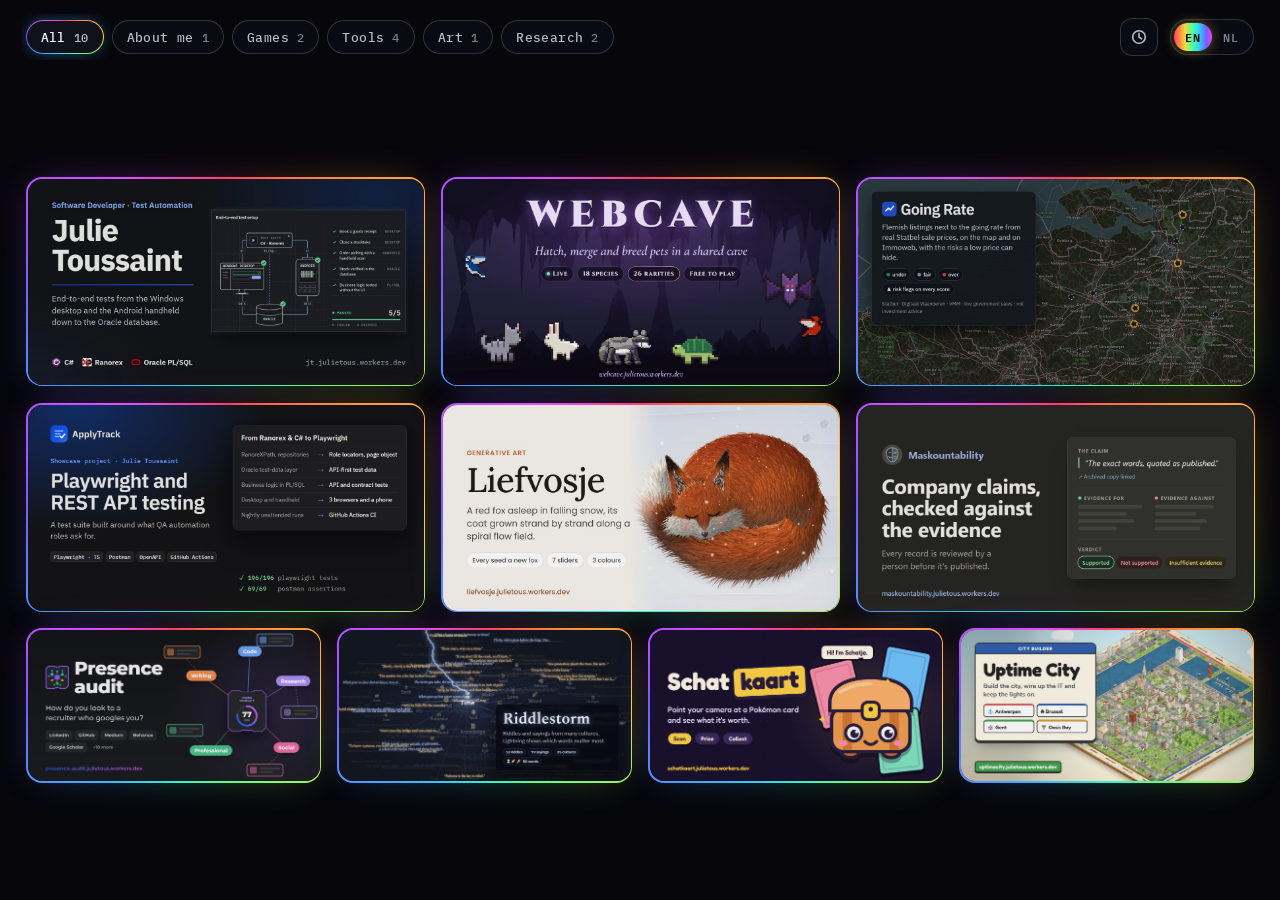
==== commit ed4b71e1: "Going Rate v3: Immoweb extension, live-data banner" ====
--- a/site/index.html
+++ b/site/index.html
@@ -11,19 +11,19 @@
   <meta property="og:description" content="All my web apps in one place. Pick one and open it right in your browser.">
   <meta property="og:type" content="website">
   <meta property="og:url" content="https://apps.julietous.workers.dev/">
-  <meta property="og:image" content="https://apps.julietous.workers.dev/img/og-20261127.jpg">
-  <meta property="og:image:secure_url" content="https://apps.julietous.workers.dev/img/og-20261127.jpg">
+  <meta property="og:image" content="https://apps.julietous.workers.dev/img/og-20261128.jpg">
+  <meta property="og:image:secure_url" content="https://apps.julietous.workers.dev/img/og-20261128.jpg">
   <meta property="og:image:type" content="image/jpeg">
   <meta property="og:image:width" content="1200">
   <meta property="og:image:height" content="630">
   <meta property="og:image:alt" content="Web apps by Julie Toussaint: nine apps in one place">
   <meta name="twitter:card" content="summary_large_image">
-  <meta name="twitter:image" content="https://apps.julietous.workers.dev/img/og-20261127.jpg">
+  <meta name="twitter:image" content="https://apps.julietous.workers.dev/img/og-20261128.jpg">
   <link rel="icon" href="data:image/svg+xml,<svg xmlns='http://www.w3.org/2000/svg' viewBox='0 0 32 32'><defs><linearGradient id='g' x1='0' y1='0' x2='1' y2='1'><stop offset='0' stop-color='%23ff3d6e'/><stop offset='.35' stop-color='%23ffd23d'/><stop offset='.65' stop-color='%2333f0a0'/><stop offset='1' stop-color='%237a5cff'/></linearGradient></defs><rect width='32' height='32' rx='9' fill='%2306060b'/><g fill='url(%23g)'><rect x='7' y='7' width='8' height='8' rx='2'/><rect x='17' y='7' width='8' height='8' rx='2'/><rect x='7' y='17' width='8' height='8' rx='2'/><rect x='17' y='17' width='8' height='8' rx='2'/></g></svg>">
   <link rel="preconnect" href="https://fonts.googleapis.com">
   <link rel="preconnect" href="https://fonts.gstatic.com" crossorigin>
   <link href="https://fonts.googleapis.com/css2?family=IBM+Plex+Sans:wght@400;500;600;700&family=IBM+Plex+Mono:wght@400;500;600&display=swap" rel="stylesheet">
-  <link rel="stylesheet" href="style.css?v=20261127-1">
+  <link rel="stylesheet" href="style.css?v=20261128-1">
 </head>
 <body>
   <div class="bg" aria-hidden="true"><i></i><i></i><i></i></div>
@@ -84,6 +84,6 @@
     </div>
   </dialog>
 
-  <script src="app.js?v=20261127-1" defer></script>
+  <script src="app.js?v=20261128-1" defer></script>
 </body>
 </html>
